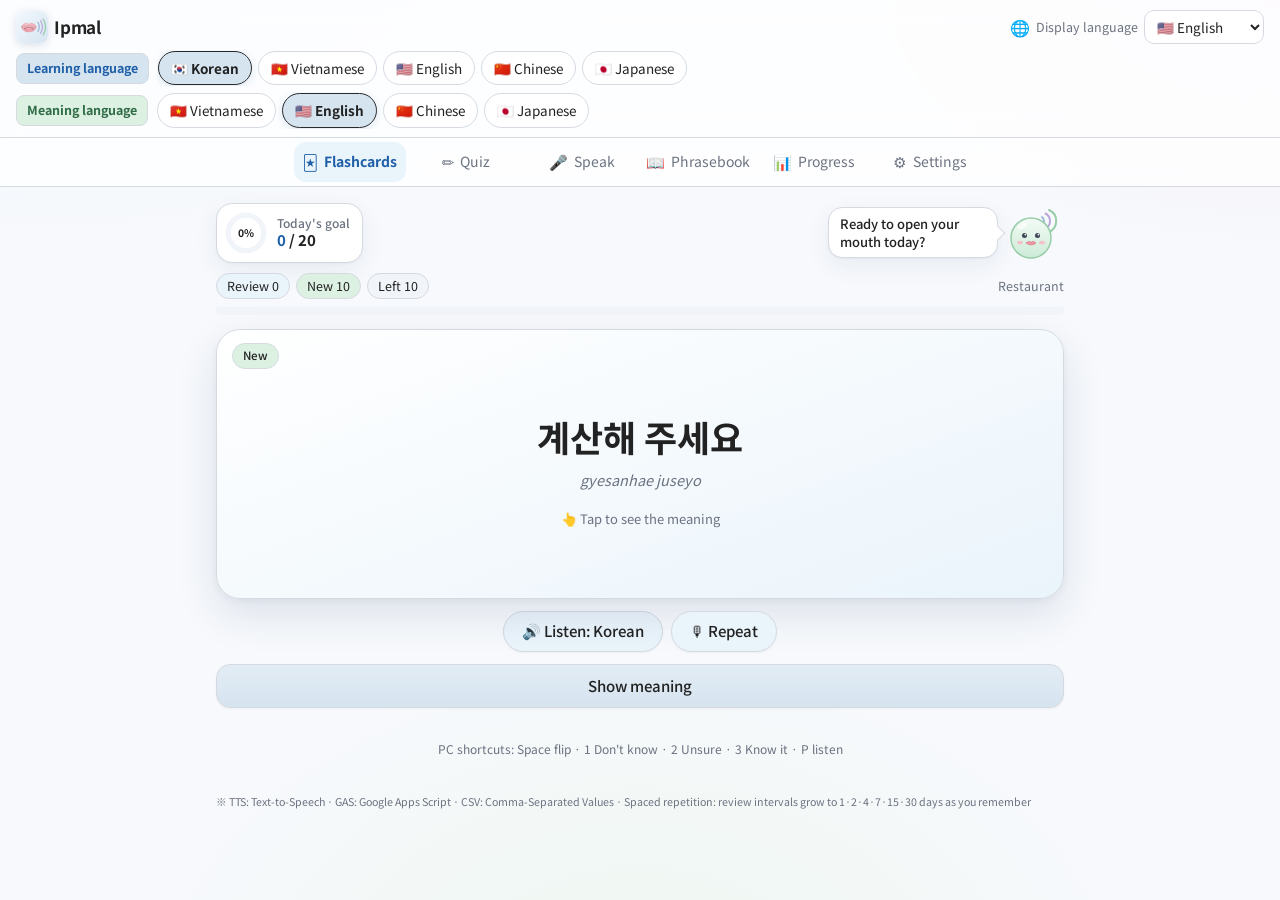
==== index.html @ 77ab321b "Add files via upload" ====
<!DOCTYPE html>
<html lang="ko">
<head>
<meta charset="UTF-8">
<meta name="viewport" content="width=device-width, initial-scale=1">
<!-- Google 번역 음성(베트남어)이 출처 헤더로 차단되지 않도록 -->
<meta name="referrer" content="no-referrer">
<title>입말 Ipmal</title>
<link rel="preconnect" href="https://fonts.googleapis.com">
<link rel="stylesheet" href="https://fonts.googleapis.com/css2?family=Noto+Sans+KR:wght@400;500;700&family=Noto+Sans+SC:wght@400;500&family=Noto+Sans+JP:wght@400;500&display=swap">
<link rel="stylesheet" href="css/style.css">
<link rel="manifest" href="manifest.webmanifest">
<meta name="theme-color" content="#D6E4F0">
<link rel="apple-touch-icon" href="icons/apple-touch-icon.png">
<link rel="icon" type="image/png" sizes="32x32" href="icons/favicon-32.png">
<link rel="icon" type="image/svg+xml" href="icons/icon.svg">
<meta name="apple-mobile-web-app-capable" content="yes">
<meta name="apple-mobile-web-app-title" content="입말">
</head>
<body>
<header class="top">
  <div class="top-row">
    <div class="brand"><img class="logo" src="icons/icon.svg" alt=""><span id="appTitle">입말</span></div>
    <label class="ui-lang"><span class="globe">🌐</span><span id="uiLabel">화면 언어</span>
      <select id="uiLang" aria-label="Display language"></select></label>
  </div>
  <div class="sel-row">
    <span class="sel-label tgt" id="tgtLabel">학습 언어</span>
    <div class="chip-scroll" id="tgtChips"></div>
  </div>
  <div class="sel-row">
    <span class="sel-label nat" id="natLabel">뜻 언어</span>
    <div class="chip-scroll" id="natChips"></div>
  </div>
</header>

<nav class="tabs" id="tabs">
  <a href="#study" data-view="study"><i>🃏</i><span></span></a>
  <a href="#quiz" data-view="quiz"><i>✏️</i><span></span></a>
  <a href="#speak" data-view="speak"><i>🎤</i><span></span></a>
  <a href="#words" data-view="words"><i>📖</i><span></span></a>
  <a href="#stats" data-view="stats"><i>📊</i><span></span></a>
  <a href="#setup" data-view="setup"><i>⚙️</i><span></span></a>
</nav>

<main>
  <section id="view-study" class="view"></section>
  <section id="view-quiz" class="view"></section>
  <section id="view-speak" class="view"></section>
  <section id="view-words" class="view"></section>
  <section id="view-stats" class="view"></section>
  <section id="view-setup" class="view"></section>
</main>

<footer class="foot" id="foot"></footer>

<div id="toast" class="toast" role="status" aria-live="polite"></div>

<script src="js/i18n.js"></script>
<script src="js/data.js"></script>
<script src="js/store.js"></script>
<script src="js/srs.js"></script>
<script src="js/tts.js"></script>
<script src="js/translate.js"></script>
<script src="js/compare.js"></script>
<script src="js/fx.js"></script>
<script src="js/mascot.js"></script>
<script src="js/app.js"></script>
</body>
</html>
---- css/style.css ----
/* 5개국어 학습카드 - 파스텔 테마 (원색 미사용) */
:root {
  --bg: #F7F9FC;
  --card: #FFFFFF;
  --soft: #F1F4F8;
  --glass: rgba(255, 255, 255, .78);
  --bg-grad: radial-gradient(1200px 600px at 0% -10%, #EAF4FB 0%, transparent 55%), radial-gradient(900px 500px at 100% 0%, #F5EEF8 0%, transparent 50%), radial-gradient(900px 600px at 50% 110%, #EEF7F0 0%, transparent 55%);
  --line: #D5DAE1;          /* 기본 테두리: 회색 */
  --line-strong: #2B2B2B;   /* 강조 테두리: 진한 검정 */
  --text: #222222;
  --sub: #6B7280;
  --red: #C0392B;           /* 강조 빨강 */
  --blue: #1F5FA8;          /* 강조 파랑 */
  --p-blue: #D6E4F0;
  --p-blue2: #EAF4FB;
  --p-green: #DDF1E3;
  --p-yellow: #FFF3D4;
  --p-pink: #FBE2E4;
  --p-purple: #ECE6F6;
  --radius: 14px;
  --shadow: 0 2px 10px rgba(30, 50, 80, .06);
}
* { box-sizing: border-box; }
html, body { margin: 0; }
body {
  background: var(--bg); color: var(--text);
  font-family: 'Noto Sans KR', 'Noto Sans SC', 'Noto Sans JP', system-ui, sans-serif;
  font-size: 15px; line-height: 1.5;
  padding-bottom: 76px;
}
button, input, select, textarea { font: inherit; color: inherit; }

/* 헤더 */
.top { background: var(--card); border-bottom: 1px solid var(--line); padding: 10px 16px 8px; }
.top-row { display: flex; align-items: center; justify-content: space-between; gap: 8px; margin-bottom: 6px; }
.brand { font-weight: 700; font-size: 17px; display: flex; align-items: center; gap: 6px; }
.logo { width: 32px; height: 32px; border-radius: 8px; display: block; }
.ui-lang { display: flex; align-items: center; gap: 6px; font-size: 12.5px; color: var(--sub); }
.ui-lang select { width: auto; padding: 5px 8px; font-size: 13.5px; color: var(--text); }
.ui-lang .globe { font-size: 16px; }
.sel-row { display: flex; align-items: center; gap: 8px; margin-top: 6px; }
.sel-label {
  flex: 0 0 auto; min-width: 84px; text-align: center; font-size: 12.5px; font-weight: 700;
  padding: 5px 10px; border-radius: 8px; border: 1px solid var(--line);
}
.sel-label.tgt { background: var(--p-blue); color: var(--blue); }
.sel-label.nat { background: var(--p-green); color: #2F6B45; }
.chip-scroll { display: flex; gap: 6px; overflow-x: auto; scrollbar-width: none; padding: 1px; }
.chip-scroll::-webkit-scrollbar { display: none; }

/* 탭 */
.tabs {
  position: fixed; bottom: 0; left: 0; right: 0; z-index: 10;
  display: flex; background: var(--card); border-top: 1px solid var(--line);
  padding-bottom: env(safe-area-inset-bottom);
}
.tabs a {
  flex: 1; text-align: center; padding: 8px 1px 9px; font-size: 11px; line-height: 1.2; color: var(--sub); text-decoration: none;
  display: flex; flex-direction: column; align-items: center; gap: 2px;
}
.tabs a i { font-style: normal; font-size: 19px; }
.tabs a.on { color: var(--blue); font-weight: 700; background: var(--p-blue2); }

main { max-width: 880px; margin: 0 auto; padding: 16px; }
.view { display: none; }
.view.active { display: block; animation: fade .2s ease; }
@keyframes fade { from { opacity: 0; transform: translateY(4px); } to { opacity: 1; transform: none; } }

/* 공통 요소 */
.panel { background: var(--card); border: 1px solid var(--line); border-radius: var(--radius); padding: 18px; margin-bottom: 14px; box-shadow: var(--shadow); }
.panel.center { text-align: center; }
h2 { font-size: 20px; margin: 4px 0 12px; }
h3 { font-size: 16px; margin: 0 0 12px; }
h2.sec { margin: 4px 0 14px; }
.sub { font-size: 13px; color: var(--sub); font-weight: 400; margin-left: 6px; }
.row { display: flex; align-items: center; margin: 12px 0; }
.row.center { justify-content: center; }
.row.gap { gap: 8px; }
.row.wrap { flex-wrap: wrap; }
.note { font-size: 12.5px; color: var(--sub); margin: 8px 0; }
.lbl { display: block; font-size: 13px; color: var(--sub); margin: 10px 0 4px; }
.grid2 { display: grid; grid-template-columns: 1fr 1fr; gap: 0 14px; }
.red-t { color: var(--red); }
.blue-t { color: var(--blue); }
.big-emoji { font-size: 44px; }

input[type=text], input[type=search], input[type=url], select, textarea {
  width: 100%; padding: 10px 12px; border: 1px solid var(--line); border-radius: 10px; background: var(--card); outline: none;
}
input:focus, select:focus, textarea:focus { border-color: var(--line-strong); }
input[type=range] { width: 100%; accent-color: #8FB3D9; }
.check { display: flex; align-items: center; gap: 8px; margin-top: 12px; font-size: 14px; }
.check input { width: 18px; height: 18px; accent-color: #8FB3D9; }

.btn {
  display: inline-flex; flex-direction: column; align-items: center; justify-content: center;
  padding: 10px 16px; border-radius: 12px; border: 1px solid var(--line); background: var(--card);
  cursor: pointer; text-decoration: none; font-weight: 500; min-height: 44px; transition: transform .08s, border-color .15s;
}
.btn:hover { border-color: var(--line-strong); }
.btn:active { transform: scale(.97); }
.btn small { font-size: 11px; color: var(--sub); font-weight: 400; }
.btn.blue { background: var(--p-blue); }
.btn.green { background: var(--p-green); }
.btn.yellow { background: var(--p-yellow); }
.btn.red { background: var(--p-pink); }
.btn.wide { width: 100%; }
.btn.round { border-radius: 999px; padding: 8px 18px; min-height: 40px; flex-direction: row; gap: 4px; background: var(--p-blue2); }
.btn.file { position: relative; overflow: hidden; }
.btn.file input { position: absolute; inset: 0; opacity: 0; cursor: pointer; }

.chip { padding: 6px 12px; border-radius: 999px; border: 1px solid var(--line); background: var(--card); cursor: pointer; white-space: nowrap; font-size: 13.5px; }
.chip.on { background: var(--p-blue); border-color: var(--line-strong); font-weight: 700; }
.chips { display: flex; flex-wrap: wrap; gap: 6px; }
.chips select { width: auto; padding: 6px 10px; }

.pill { display: inline-block; padding: 3px 10px; border-radius: 999px; font-size: 12.5px; background: var(--soft); border: 1px solid var(--line); }
.pill.blue { background: var(--p-blue2); }
.pill.green { background: var(--p-green); }
.meta { display: flex; flex-wrap: wrap; gap: 6px; align-items: center; margin-bottom: 8px; }
.meta .cat { margin-left: auto; font-size: 12.5px; color: var(--sub); }
.bar { height: 6px; background: var(--soft); border-radius: 99px; overflow: hidden; margin-bottom: 14px; }
.bar i { display: block; height: 100%; background: #A9C7E6; border-radius: 99px; transition: width .3s; }

/* 카드 */
.card {
  position: relative; width: 100%; min-height: 260px; padding: 36px 20px 26px;
  background: linear-gradient(180deg, #fff 0%, var(--p-blue2) 100%);
  border: 1px solid var(--line); border-radius: 20px; box-shadow: var(--shadow);
  display: flex; flex-direction: column; align-items: center; justify-content: center; gap: 8px; cursor: pointer; text-align: center;
}
.card.flipped { border-color: var(--line-strong); }
.card .tag { position: absolute; top: 12px; left: 14px; font-size: 11.5px; padding: 2px 9px; border-radius: 99px; border: 1px solid var(--line); background: var(--card); }
.tag-new { background: var(--p-green) !important; }
.tag-again { background: var(--p-pink) !important; }
.face-main { font-size: 30px; font-weight: 700; line-height: 1.35; word-break: keep-all; }
.face-back { font-size: 21px; font-weight: 500; color: var(--blue); word-break: keep-all; }
.pron { display: block; font-size: 14.5px; color: var(--sub); font-style: italic; }
.divider { width: 60%; height: 1px; background: var(--line); margin: 8px 0; }
.hint { font-size: 13px; color: var(--sub); margin-top: 10px; }
.grade { display: grid; grid-template-columns: repeat(3, 1fr); gap: 10px; margin-top: 6px; }
.grade .wide { grid-column: 1 / -1; }
.keys { text-align: center; font-size: 12px; color: var(--sub); margin-top: 14px; }

.lang-zh { font-family: 'Noto Sans SC', 'Noto Sans KR', sans-serif; }
.lang-ja { font-family: 'Noto Sans JP', 'Noto Sans KR', sans-serif; }

/* 퀴즈 */
.qbox { background: var(--card); border: 1px solid var(--line); border-radius: 18px; padding: 24px 16px; text-align: center; margin-bottom: 14px; box-shadow: var(--shadow); }
.q-main { font-size: 26px; font-weight: 700; word-break: keep-all; margin-bottom: 4px; }
.qbox .btn.round { margin-top: 12px; }
.opts { display: grid; gap: 10px; }
.opt {
  text-align: left; padding: 13px 14px; border-radius: 12px; border: 1px solid var(--line); background: var(--card); cursor: pointer; font-size: 16px;
}
.opt b { display: inline-grid; place-items: center; width: 24px; height: 24px; border-radius: 6px; background: var(--soft); font-size: 12.5px; margin-right: 6px; }
.opt:hover:not(:disabled) { border-color: var(--line-strong); }
.opt.right { background: var(--p-green); border-color: var(--line-strong); }
.opt.wrong { background: var(--p-pink); }
.opt.dim { opacity: .55; }
.feedback { margin: 14px 0 10px; padding: 12px 14px; border-radius: 12px; border: 1px solid var(--line); font-weight: 700; }
.feedback.ok { background: var(--p-green); color: var(--blue); }
.feedback.ng { background: var(--p-pink); color: var(--red); }
.fb-detail { font-weight: 400; color: var(--text); margin-top: 4px; }
.fb-detail .pron { display: inline; margin: 0 4px; }
.score { margin: 10px 0 16px; }
.score b { display: block; font-size: 44px; }
.score span { color: var(--sub); }

/* 말하기 번역 */
.dir { display: flex; align-items: center; justify-content: center; gap: 8px; margin-bottom: 16px; }
.dir .pill { font-size: 14px; padding: 5px 14px; }
.ic.swap { font-size: 18px; }
.mic {
  width: 96px; height: 96px; border-radius: 50%; border: 1px solid var(--line); background: var(--p-blue2);
  font-size: 40px; cursor: pointer; box-shadow: var(--shadow); transition: transform .1s;
}
.mic:active { transform: scale(.95); }
.mic.on { background: var(--p-pink); border-color: var(--line-strong); animation: pulse 1.2s infinite; }
@keyframes pulse { 0% { box-shadow: 0 0 0 0 rgba(224, 140, 150, .45); } 100% { box-shadow: 0 0 0 22px rgba(224, 140, 150, 0); } }
.heard { min-height: 30px; font-size: 18px; margin: 6px 0 14px; word-break: keep-all; }
.type-row { display: grid; grid-template-columns: 1fr auto; gap: 8px; }
.result { text-align: center; border-color: var(--line-strong); }
.result .src { font-size: 15px; color: var(--sub); }
.result .dst { font-size: 28px; font-weight: 700; color: var(--blue); margin: 8px 0 2px; word-break: keep-all; }
.btn:disabled { opacity: .7; cursor: default; }

/* 말하기 / 사진 번역 전환 */
.seg { display: grid; grid-template-columns: 1fr 1fr; gap: 6px; margin-bottom: 12px; background: var(--card); border: 1px solid var(--line); border-radius: 12px; padding: 4px; }
.seg button { border: none; background: transparent; padding: 10px; border-radius: 9px; cursor: pointer; font-weight: 500; }
.seg button.on { background: var(--p-blue); color: var(--blue); font-weight: 700; }
.grid2.left { text-align: left; }
.to-lang { display: block; text-align: center; padding: 9px 12px; font-size: 13.5px; }
.photo-btns { display: grid; grid-template-columns: 1fr 1fr; gap: 8px; margin-top: 14px; }
.photo-btn { min-height: 54px; font-size: 15px; }
.photo-prev { max-width: 100%; max-height: 260px; border-radius: 12px; border: 1px solid var(--line); margin-top: 6px; object-fit: contain; }
#pStatus.busy { color: var(--blue); font-weight: 700; animation: blink 1.2s infinite; }
@keyframes blink { 50% { opacity: .45; } }
.dst-line { color: var(--blue) !important; font-size: 14.5px !important; }

/* 따라 말하기·받아쓰기 */
.mic-s { background: var(--p-pink); }
.mic-s.rec, .btn.rec { border-color: var(--line-strong); animation: pulse 1.2s infinite; }
.diff { margin: 8px 0 4px; font-size: 19px; line-height: 1.7; word-break: keep-all; }
.tk { padding: 1px 3px; border-radius: 5px; }
.tk.ok { color: var(--blue); background: var(--p-blue2); }
.tk.ng { color: var(--red); background: var(--p-pink); text-decoration: underline; }
.shadow-res { margin: 12px 0; padding: 12px 14px; border-radius: 12px; border: 1px solid var(--line); text-align: center; background: var(--card); }
.shadow-res.ok b { color: var(--blue); }
.shadow-res.ng b { color: var(--red); }
.weak-banner { text-align: center; margin: 10px 0 0; font-size: 13px; color: var(--red); font-weight: 700; }
#dForm { margin-bottom: 12px; }

/* 단어장 */
.toolbar { display: grid; grid-template-columns: 1fr 150px auto; gap: 8px; align-items: center; }
.count { margin-left: auto; font-size: 13px; color: var(--sub); }
.wlist { background: var(--card); border: 1px solid var(--line); border-radius: var(--radius); overflow: hidden; }
.wrow { display: flex; align-items: center; gap: 10px; padding: 10px 12px; border-bottom: 1px solid #EEF0F3; }
.wrow:last-child { border-bottom: none; }
.wtxt { flex: 1; min-width: 0; }
.wtxt b { display: block; font-size: 16px; }
.wtxt .pron { font-size: 12.5px; }
.mean { display: block; font-size: 13.5px; color: var(--sub); }
.ic { border: 1px solid var(--line); background: var(--card); border-radius: 10px; min-width: 38px; height: 38px; cursor: pointer; font-size: 15px; }
.ic.star { color: #C9CED6; }
.ic.star.on { color: #E3B341; background: var(--p-yellow); }
.ic.del.armed { background: var(--p-pink); color: var(--red); font-size: 12px; padding: 0 6px; }
.badge { font-size: 11.5px; padding: 2px 8px; border-radius: 99px; border: 1px solid var(--line); white-space: nowrap; }
.b-none { background: var(--soft); color: var(--sub); }
.b-ing { background: var(--p-yellow); }
.b-done { background: var(--p-green); color: var(--blue); }
.empty { padding: 30px; text-align: center; color: var(--sub); }
.addform { margin-top: 10px; }
.addform .btn { margin-top: 14px; }
.csvout { margin-top: 10px; min-height: 90px; font-family: ui-monospace, monospace; font-size: 12px; }

/* 학습현황 */
.tiles { display: grid; grid-template-columns: repeat(6, 1fr); gap: 10px; margin-bottom: 14px; }
.tile { background: var(--card); border: 1px solid var(--line); border-radius: var(--radius); padding: 12px; box-shadow: var(--shadow); }
.tile span { display: block; font-size: 12.5px; color: var(--sub); }
.tile b { font-size: 26px; }
.tile small { font-size: 13px; font-weight: 400; margin-left: 2px; color: var(--sub); }
.chart-head { display: flex; flex-wrap: wrap; gap: 8px; align-items: center; justify-content: space-between; margin-bottom: 6px; }
.chart-head h3 { margin: 0; }
.chart { width: 100%; height: auto; display: block; }
.chart .gl { stroke: #EDF0F4; }
.chart .ax { font-size: 11px; fill: #8A929E; }
.chart .vl { font-size: 11px; fill: var(--text); }
.chart .br { fill: #BCD4EC; }
.chart .br.today { fill: #8FB3D9; }
.tbl { width: 100%; border-collapse: collapse; font-size: 14px; }
.tbl th, .tbl td { border: 1px solid var(--line); padding: 8px; text-align: center; }
.tbl th { background: var(--p-blue); font-weight: 500; }
.tbl tr.sum td { background: var(--p-blue2); font-weight: 700; }
.panel .tbl td:first-child { text-align: left; }

.foot { max-width: 880px; margin: 8px auto 0; padding: 0 16px 16px; font-size: 8pt; color: var(--sub); }

/* 토스트 */
.toast {
  position: fixed; left: 50%; bottom: 90px; transform: translateX(-50%) translateY(20px); opacity: 0; pointer-events: none;
  background: var(--card); border: 1px solid var(--line-strong); border-radius: 12px; padding: 10px 16px; max-width: 92vw;
  box-shadow: 0 6px 20px rgba(0, 0, 0, .12); transition: .25s; z-index: 50; font-size: 14px;
}
.toast.show { opacity: 1; transform: translateX(-50%); }
.toast.err { background: var(--p-pink); color: var(--red); }

/* PC */
@media (min-width: 860px) {
  body { padding-bottom: 0; }
  .tabs { position: sticky; top: 0; bottom: auto; justify-content: center; border-top: none; border-bottom: 1px solid var(--line); z-index: 9; }
  .tabs a { flex: 0 0 112px; flex-direction: row; justify-content: center; gap: 6px; font-size: 14px; padding: 11px 0; }
  .tabs a i { font-size: 15px; }
  .face-main { font-size: 36px; }
  .card { min-height: 300px; }
  .toast { bottom: 30px; }
}
@media (max-width: 600px) {
  .tiles { grid-template-columns: repeat(3, 1fr); }
  .tile b { font-size: 21px; }
  .toolbar { grid-template-columns: 1fr 1fr; }
  .toolbar input { grid-column: 1 / -1; }
  .grid2 { grid-template-columns: 1fr; }
  .face-main { font-size: 26px; }
  .brand { font-size: 15px; }
  #uiLabel { display: none; }
  .sel-label { min-width: 0; padding: 5px 8px; font-size: 12px; }
  .chip { padding: 5px 10px; font-size: 13px; }
  .tbl { font-size: 12.5px; }
  .tbl th, .tbl td { padding: 6px 4px; }
}

/* =====================================================================
 * v2 디자인 (2026-11-10): 파스텔 유리 질감 · 부드러운 그림자 · 학습 피드백 애니메이션
 * ===================================================================== */
:root {
  --radius: 18px;
  --shadow: 0 1px 2px rgba(30, 50, 80, .04), 0 8px 24px rgba(30, 60, 110, .07);
  --shadow-lg: 0 2px 6px rgba(30, 50, 80, .05), 0 16px 40px rgba(30, 60, 110, .12);
  --ease: cubic-bezier(.2, .8, .2, 1);
  --bounce: cubic-bezier(.34, 1.56, .64, 1);
}
/* 어두운 테마 (선택 시) */
:root[data-theme="dark"] {
  --bg: #161B26; --card: #212838; --soft: #2A3245; --glass: rgba(26, 32, 46, .82);
  --line: #39435A; --line-strong: #C9D3E3; --text: #E8EDF5; --sub: #9AA6BA;
  --red: #F2A0A8; --blue: #9EC3EE;
  --p-blue: #2C3E5A; --p-blue2: #243349; --p-green: #24413A; --p-yellow: #4A4128; --p-pink: #4A2E35; --p-purple: #3A3352;
  --bg-grad: radial-gradient(1200px 600px at 0% -10%, #1E2A40 0%, transparent 55%), radial-gradient(900px 500px at 100% 0%, #2A2340 0%, transparent 50%);
  --shadow: 0 1px 2px rgba(0, 0, 0, .25), 0 8px 24px rgba(0, 0, 0, .25);
}
@media (prefers-color-scheme: dark) {
  :root[data-theme="auto"] {
    --bg: #161B26; --card: #212838; --soft: #2A3245; --glass: rgba(26, 32, 46, .82);
    --line: #39435A; --line-strong: #C9D3E3; --text: #E8EDF5; --sub: #9AA6BA;
    --red: #F2A0A8; --blue: #9EC3EE;
    --p-blue: #2C3E5A; --p-blue2: #243349; --p-green: #24413A; --p-yellow: #4A4128; --p-pink: #4A2E35; --p-purple: #3A3352;
    --bg-grad: radial-gradient(1200px 600px at 0% -10%, #1E2A40 0%, transparent 55%), radial-gradient(900px 500px at 100% 0%, #2A2340 0%, transparent 50%);
    --shadow: 0 1px 2px rgba(0, 0, 0, .25), 0 8px 24px rgba(0, 0, 0, .25);
  }
}
body { background: var(--bg-grad), var(--bg); background-attachment: fixed; transition: background-color .3s; }
::selection { background: var(--p-blue); }

/* 헤더·탭: 반투명 유리 */
.top { background: var(--glass); backdrop-filter: blur(14px); -webkit-backdrop-filter: blur(14px); border-bottom: 1px solid var(--line); }
.brand { letter-spacing: -.2px; }
.logo { box-shadow: 0 2px 8px rgba(30, 60, 110, .15); transition: transform .4s var(--bounce); }
.brand:hover .logo { transform: rotate(-8deg) scale(1.08); }
.tabs { background: var(--glass); backdrop-filter: blur(14px); -webkit-backdrop-filter: blur(14px); }
.tabs a { transition: color .2s, background .2s; border-radius: 12px; margin: 4px 2px; }
.tabs a.on i { animation: tabPop .45s var(--bounce); }
@keyframes tabPop { 0% { transform: scale(.7) translateY(4px); } 100% { transform: none; } }
.chip { transition: transform .15s var(--ease), background .2s, border-color .2s; }
.chip:active { transform: scale(.94); }
.chip.on { box-shadow: 0 2px 8px rgba(31, 95, 168, .15); }

/* 화면 전환 */
.view.active { animation: viewIn .35s var(--ease); }
@keyframes viewIn { from { opacity: 0; transform: translateY(10px); } to { opacity: 1; transform: none; } }

/* 패널·버튼 */
.panel, .tile, .wlist, .qbox { border-color: color-mix(in srgb, var(--line) 80%, transparent); box-shadow: var(--shadow); }
.panel { border-radius: 20px; }
.btn { border-radius: 14px; transition: transform .12s var(--ease), box-shadow .2s, border-color .2s, background .2s; box-shadow: 0 1px 2px rgba(30, 50, 80, .05); }
.btn:hover { box-shadow: 0 4px 14px rgba(30, 60, 110, .12); transform: translateY(-1px); }
.btn:active { transform: scale(.96); box-shadow: none; }
.btn.blue { background: linear-gradient(180deg, color-mix(in srgb, var(--p-blue) 70%, var(--card)), var(--p-blue)); }
.btn.green { background: linear-gradient(180deg, color-mix(in srgb, var(--p-green) 70%, var(--card)), var(--p-green)); }
.btn.yellow { background: linear-gradient(180deg, color-mix(in srgb, var(--p-yellow) 70%, var(--card)), var(--p-yellow)); }
.btn.red { background: linear-gradient(180deg, color-mix(in srgb, var(--p-pink) 70%, var(--card)), var(--p-pink)); }
.ic { transition: transform .15s var(--bounce), background .2s; }
.ic:active { transform: scale(.85); }
.ic.star.on { animation: starPop .4s var(--bounce); }
@keyframes starPop { 0% { transform: scale(.6) rotate(-30deg); } 100% { transform: none; } }

/* 진행 막대: 파스텔 그라데이션 + 반짝임 */
.bar { height: 8px; background: var(--soft); }
.bar i { background: linear-gradient(90deg, #BCD4EC, #B9A9DC, #97CDA8); background-size: 200% 100%; animation: barShine 3s linear infinite; transition: width .5s var(--ease); }
@keyframes barShine { to { background-position: -200% 0; } }

/* 3D 카드 */
.card3d { display: block; width: 100%; padding: 0; border: none; background: none; cursor: pointer; perspective: 1400px; font: inherit; color: inherit; -webkit-tap-highlight-color: transparent; }
.card-inner { display: grid; position: relative; transform-style: preserve-3d; transition: transform .6s var(--ease); }
.card3d.flipped .card-inner { transform: rotateY(180deg); }
.card3d .face {
  grid-area: 1 / 1; min-height: 270px; padding: 40px 22px 28px; border-radius: 24px;
  display: flex; flex-direction: column; align-items: center; justify-content: center; gap: 8px; text-align: center;
  backface-visibility: hidden; -webkit-backface-visibility: hidden;
  background: linear-gradient(160deg, var(--card) 0%, var(--p-blue2) 100%);
  border: 1px solid var(--line); box-shadow: var(--shadow-lg);
}
.card3d .face.back { transform: rotateY(180deg); background: linear-gradient(160deg, var(--card) 0%, var(--p-green) 140%); border-color: var(--line-strong); }
.card3d .face .tag { position: absolute; top: 14px; left: 16px; }
.face-small { font-size: 17px; color: var(--sub); font-weight: 500; }
.card3d:hover .face.front { box-shadow: 0 2px 6px rgba(30, 50, 80, .05), 0 20px 44px rgba(30, 60, 110, .15); }
.card3d .hint { animation: hintBob 2.2s ease-in-out infinite; }
@keyframes hintBob { 50% { transform: translateY(-3px); opacity: .7; } }
.card-in { animation: cardIn .45s var(--ease); }
@keyframes cardIn { from { opacity: 0; transform: translateX(46px) rotate(2deg); } to { opacity: 1; transform: none; } }
.out-good { animation: outGood .26s ease-in forwards; }
.out-mid { animation: outMid .26s ease-in forwards; }
.out-bad { animation: outBad .26s ease-in forwards; }
@keyframes outGood { to { opacity: 0; transform: translateX(-70px) rotate(-5deg); filter: drop-shadow(0 0 18px #97CDA8); } }
@keyframes outMid { to { opacity: 0; transform: translateY(-30px) scale(.96); } }
@keyframes outBad { 0% { transform: translateX(0); } 25% { transform: translateX(-8px); } 50% { transform: translateX(8px); } 100% { opacity: 0; transform: translateX(70px) rotate(4deg); } }
.grade-in .btn { animation: gradeIn .35s var(--bounce) backwards; }
.grade-in .btn:nth-child(2) { animation-delay: .05s; }
.grade-in .btn:nth-child(3) { animation-delay: .1s; }
@keyframes gradeIn { from { opacity: 0; transform: translateY(12px) scale(.95); } }

/* 퀴즈 정답·오답 */
.opt { transition: transform .12s var(--ease), border-color .2s, background .2s, box-shadow .2s; box-shadow: 0 1px 2px rgba(30, 50, 80, .04); }
.opt:hover:not(:disabled) { transform: translateX(3px); box-shadow: var(--shadow); }
.opt.right { animation: rightPop .45s var(--bounce); box-shadow: 0 0 0 3px color-mix(in srgb, #97CDA8 55%, transparent); }
.opt.wrong { animation: shake .4s ease; }
@keyframes rightPop { 0% { transform: scale(.96); } 60% { transform: scale(1.03); } 100% { transform: none; } }
@keyframes shake { 20%, 60% { transform: translateX(-6px); } 40%, 80% { transform: translateX(6px); } }
.feedback { animation: slideUp .35s var(--ease); border-radius: 14px; }
@keyframes slideUp { from { opacity: 0; transform: translateY(10px); } }
.score b { animation: scoreIn .6s var(--bounce); }
@keyframes scoreIn { from { transform: scale(.5); opacity: 0; } }
.shadow-res { animation: slideUp .35s var(--ease); }
.tk { transition: background .3s; }
.diff .tk { animation: tkIn .3s var(--ease) backwards; }

/* 마이크: 녹음 중 물결 2겹 */
.mic, .mic-s { position: relative; }
.mic.on::before, .mic.on::after, .btn.rec::before, .btn.rec::after {
  content: ''; position: absolute; inset: -2px; border-radius: inherit; border: 2px solid #E8A3AE; animation: ring 1.6s ease-out infinite; pointer-events: none;
}
.mic.on::after, .btn.rec::after { animation-delay: .8s; }
@keyframes ring { from { transform: scale(1); opacity: .9; } to { transform: scale(1.55); opacity: 0; } }
.mic { transition: transform .2s var(--bounce); }
.mic:hover { transform: scale(1.05); }

/* 학습현황: 수치 타일 순서대로 등장, 막대 자라기 */
.tile { border-radius: 18px; animation: tileIn .45s var(--ease) backwards; animation-delay: var(--d, 0ms); }
@keyframes tileIn { from { opacity: 0; transform: translateY(12px); } }
.tile b em { font-style: normal; }
.flame { font-style: normal; display: inline-block; animation: flame 1.2s ease-in-out infinite; font-size: 18px; }
@keyframes flame { 50% { transform: scale(1.18) rotate(-6deg); } }
svg.grow .br { transform-box: fill-box; transform-origin: bottom; animation: barGrow .6s var(--ease) backwards; }
svg.grow .br:nth-of-type(2n) { animation-delay: .04s; }
svg.grow .br:nth-of-type(3n) { animation-delay: .08s; }
@keyframes barGrow { from { transform: scaleY(0); } }
.chart .br { fill: #C5D8EE; } .chart .br.today { fill: #9DB8D6; }
:root[data-theme="dark"] .chart .br { fill: #3D5578; } :root[data-theme="dark"] .chart .br.today { fill: #6E92C2; }
:root[data-theme="dark"] .chart .gl { stroke: #2E3749; }

/* 목록 행 */
.wrow { transition: background .2s; }
.wrow:hover { background: var(--soft); }
.badge { transition: transform .2s; }
.seg { box-shadow: var(--shadow); border-radius: 16px; }
.seg button { transition: background .25s var(--ease), color .2s; }

/* 토스트: 아래에서 튀어오름 */
.toast { border-radius: 14px; background: var(--card); color: var(--text); transition: transform .35s var(--bounce), opacity .25s; }

/* 색종이 */
.fx-canvas { position: fixed; inset: 0; pointer-events: none; z-index: 60; }

/* 큰 이모지 축하 */
.big-emoji { animation: party 1s var(--bounce); display: inline-block; }
@keyframes party { 0% { transform: scale(.3) rotate(-25deg); } 60% { transform: scale(1.2) rotate(8deg); } 100% { transform: none; } }

/* 어두운 테마 보정 */
:root[data-theme="dark"] .tag-new, :root[data-theme="dark"] .tag-again { color: var(--text); }
:root[data-theme="dark"] .tk.ok { background: #243349; }
:root[data-theme="dark"] .tk.ng { background: #4A2E35; }

/* 애니메이션 줄이기 설정 존중 */
@media (prefers-reduced-motion: reduce) {
  *, *::before, *::after { animation: none !important; transition: none !important; }
  .card-inner { transition: none !important; }
}
@media (max-width: 600px) {
  .card3d .face { min-height: 240px; padding: 36px 16px 24px; }
}
@keyframes tkIn { from { opacity: 0; transform: translateY(4px); } }
.card3d .tag { font-size: 11.5px; padding: 3px 10px; border-radius: 99px; border: 1px solid var(--line); background: var(--card); color: var(--sub); font-weight: 500; }
.card3d .tag-new { background: var(--p-green); color: var(--text); }
.card3d .tag-again { background: var(--p-pink); color: var(--text); }
:root[data-theme="dark"] .sel-label.nat { color: #A7DDB9; }
:root[data-theme="dark"] .sel-label.tgt { color: #9EC3EE; }
@media (prefers-color-scheme: dark) {
  :root[data-theme="auto"] .sel-label.nat { color: #A7DDB9; }
  :root[data-theme="auto"] .sel-label.tgt { color: #9EC3EE; }
  :root[data-theme="auto"] .chart .br { fill: #3D5578; } :root[data-theme="auto"] .chart .br.today { fill: #6E92C2; }
}

/* =====================================================================
 * v3 (2026-11-10): 마스코트 '입말이' · 스와이프 · 스프링 · 목표 링 · 화면 전환
 * ===================================================================== */
:root { --spring: cubic-bezier(.34, 1.56, .64, 1); }
@supports (transition-timing-function: linear(0, 1)) {
  :root { --spring: linear(0, 0.009, 0.035 2.1%, 0.141, 0.281 6.7%, 0.723 12.9%, 0.938 16.7%, 1.017, 1.077, 1.121, 1.149 24.3%, 1.159, 1.163, 1.161, 1.154 29.9%, 1.129 32.8%, 1.051 39.6%, 1.017 43.1%, 0.991, 0.977 51%, 0.974 53.8%, 0.975 57.1%, 0.997 69.8%, 1.003 76.9%, 1.004 83.8%, 1); }
}
/* 스프링 반응: 버튼·칩·선택지 */
.btn, .chip, .opt, .ic, .seg button { transition: transform .45s var(--spring), box-shadow .2s, background .2s, border-color .2s; }
.btn:active, .chip:active, .opt:active:not(:disabled), .ic:active { transform: scale(.93); transition-duration: .08s; }

/* 상단: 목표 링 + 마스코트 */
.study-top { display: flex; align-items: center; justify-content: space-between; gap: 10px; margin-bottom: 10px; }
.goal { display: flex; align-items: center; gap: 8px; background: var(--card); border: 1px solid var(--line); border-radius: 16px; padding: 6px 12px 6px 6px; box-shadow: var(--shadow); }
.goal-txt { display: flex; flex-direction: column; line-height: 1.2; }
.goal-txt b { font-size: 12px; color: var(--sub); font-weight: 500; }
.goal-txt span { font-size: 15px; font-weight: 700; }
.goal-txt em { font-style: normal; color: var(--blue); }
.goal-ring .ring-bg { fill: none; stroke: var(--soft); stroke-width: 5; }
.goal-ring .ring-fg { fill: none; stroke-width: 5; stroke-linecap: round; transition: stroke-dashoffset .8s var(--spring); }
.goal-ring .ring-txt { font-size: 10px; font-weight: 700; fill: var(--text); }
.goal-ring.full { animation: ringPop .7s var(--spring); }
@keyframes ringPop { 0% { transform: scale(.8); } 100% { transform: none; } }

/* 마스코트 */
.mascot { display: flex; align-items: center; gap: 6px; }
.mascot-svg { flex: 0 0 auto; overflow: visible; animation: mFloat 3.2s ease-in-out infinite; transform-origin: 50% 90%; }
@keyframes mFloat { 50% { transform: translateY(-3px); } }
.mascot .m-eyes { transform-box: fill-box; transform-origin: center; animation: mBlink 4.5s infinite; }
@keyframes mBlink { 0%, 93%, 100% { transform: scaleY(1); } 96% { transform: scaleY(.1); } }
.m-happy .mascot-svg, .m-party .mascot-svg { animation: mJump .6s var(--spring), mFloat 3.2s ease-in-out .6s infinite; }
@keyframes mJump { 0% { transform: scale(.7) translateY(6px); } 100% { transform: none; } }
.m-oops .mascot-svg { animation: mWobble .5s ease, mFloat 3.2s ease-in-out .5s infinite; }
@keyframes mWobble { 25% { transform: rotate(-8deg); } 50% { transform: rotate(6deg); } 75% { transform: rotate(-3deg); } }
.m-think .mascot-svg { animation: mTilt 2.4s ease-in-out infinite; }
@keyframes mTilt { 50% { transform: rotate(-6deg); } }
.m-spark { animation: mSpark 1s ease-in-out infinite; transform-box: fill-box; transform-origin: center; }
@keyframes mSpark { 50% { opacity: .4; transform: scale(.8); } }
.m-dots circle { animation: mDots 1.4s ease-in-out infinite; }
.m-dots circle:nth-child(2) { animation-delay: .25s; }
@keyframes mDots { 50% { opacity: .3; } }
.mbubble {
  position: relative; background: var(--card); border: 1px solid var(--line); border-radius: 14px; padding: 7px 11px;
  font-size: 13px; font-weight: 500; box-shadow: var(--shadow); max-width: 170px; line-height: 1.35;
  animation: bubbleIn .45s var(--spring);
}
.mbubble::before { content: ''; position: absolute; left: -6px; top: 50%; width: 10px; height: 10px; background: var(--card); border-left: 1px solid var(--line); border-bottom: 1px solid var(--line); transform: translateY(-50%) rotate(45deg); }
@keyframes bubbleIn { from { opacity: 0; transform: scale(.85) translateX(-6px); } }
#mascotBox .mascot { flex-direction: row-reverse; }
#mascotBox .mbubble::before { left: auto; right: -6px; border-left: none; border-bottom: none; border-right: 1px solid var(--line); border-top: 1px solid var(--line); }
.done-mascot { display: flex; justify-content: center; margin: 4px 0 2px; }
.feedback-row { margin: 12px 0 -4px; }
.shadow-res .mascot { justify-content: center; margin-bottom: 6px; }

/* 스와이프 카드 */
.card3d { touch-action: pan-y; transition: transform .5s var(--spring); position: relative; }
.card3d::before, .card3d::after {
  position: absolute; top: 18px; z-index: 5; padding: 6px 14px; border-radius: 12px; font-weight: 700; font-size: 15px;
  opacity: 0; transition: opacity .15s; pointer-events: none; border: 2px solid;
}
.card3d::before { content: attr(data-good) ' 😊'; right: 18px; color: #2F7A50; border-color: #97CDA8; background: var(--p-green); transform: rotate(8deg); }
.card3d::after { content: '😵 ' attr(data-bad); left: 18px; color: var(--red); border-color: #E8A3AE; background: var(--p-pink); transform: rotate(-8deg); }
.card3d[data-dir="good"]::before, .card3d[data-dir="bad"]::after { opacity: 1; }
.card3d[data-dir="mid"]::before { content: '🤔 ' attr(data-mid); opacity: 1; right: 50%; transform: translateX(50%); color: #8A6A1E; border-color: #F1D58C; background: var(--p-yellow); }
.card3d.flipped { touch-action: none; }
.swipe-hint { display: none; color: var(--blue); font-weight: 500; }
.card3d.flipped ~ #gradeArea + .keys .swipe-hint { display: inline; }
#view-study:has(.card3d.flipped) .swipe-hint { display: inline; }

/* 화면 전환 (View Transitions 지원 브라우저) */
::view-transition-old(root) { animation: vtOut .18s ease-in both; }
::view-transition-new(root) { animation: vtIn .3s var(--ease) both; }
@keyframes vtOut { to { opacity: 0; transform: translateY(-6px); } }
@keyframes vtIn { from { opacity: 0; transform: translateY(8px); } }

@media (max-width: 600px) {
  .mbubble { max-width: 130px; font-size: 12.5px; }
  .goal { padding: 4px 10px 4px 4px; }
}
@media (prefers-reduced-motion: reduce) {
  ::view-transition-old(root), ::view-transition-new(root) { animation: none !important; }
}
/* 입말이 v2: 소리 파동이 말하듯 퍼짐 */
.m-wave path { animation: mWave 1.8s ease-in-out infinite; }
.m-wave path:nth-child(2) { animation-delay: .2s; }
.m-wave path:nth-child(3) { animation-delay: .4s; }
@keyframes mWave { 0%, 100% { opacity: .35; } 40% { opacity: 1; } }
.m-oops .m-wave path { animation: none; opacity: .25; }
.m-party .m-wave path, .m-happy .m-wave path { animation-duration: .9s; }
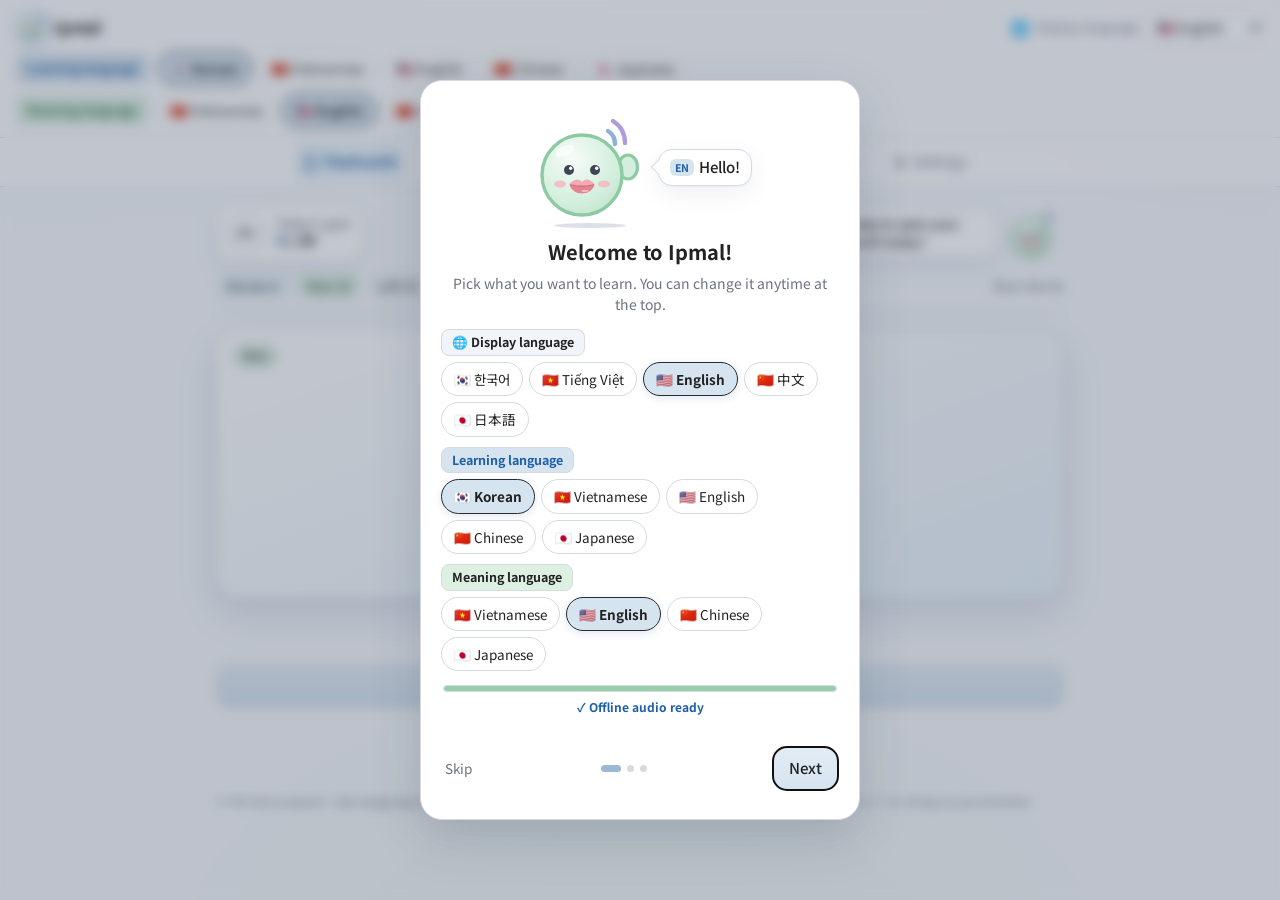
==== commit 0c3eef95: "Add files via upload" ====
--- a/index.html
+++ b/index.html
@@ -63,6 +63,7 @@
 <script src="js/tts.js"></script>
 <script src="js/translate.js"></script>
 <script src="js/compare.js"></script>
+<script src="js/ocr.js"></script>
 <script src="js/fx.js"></script>
 <script src="js/mascot.js"></script>
 <script src="js/app.js"></script>
--- a/css/style.css
+++ b/css/style.css
@@ -559,3 +559,133 @@
 @keyframes mWave { 0%, 100% { opacity: .35; } 40% { opacity: 1; } }
 .m-oops .m-wave path { animation: none; opacity: .25; }
 .m-party .m-wave path, .m-happy .m-wave path { animation-duration: .9s; }
+
+/* ===== v4: 첫 실행 안내 · 정보 ===== */
+body.ob-open { overflow: hidden; }
+.ob-wrap { position: fixed; inset: 0; z-index: 200; display: flex; align-items: center; justify-content: center; padding: 16px;
+  background: rgba(40, 55, 80, .28); backdrop-filter: blur(6px); -webkit-backdrop-filter: blur(6px); animation: obFade .22s ease-out; }
+.ob-wrap.out { animation: obFadeOut .2s ease-in forwards; }
+.ob-box { width: min(440px, 100%); max-height: calc(100dvh - 32px); overflow: auto; background: var(--card); border: 1px solid var(--line);
+  border-radius: 22px; box-shadow: 0 18px 50px rgba(30, 50, 80, .18); padding: 22px 20px 16px; animation: obPop .32s cubic-bezier(.2, .9, .3, 1.2); }
+.ob-body { animation: obSlide .26s ease-out; text-align: center; }
+.ob-body h2 { margin: 6px 0 6px; font-size: 20px; }
+.ob-desc { color: var(--sub); margin: 0 0 14px; font-size: 14px; }
+.ob-mascot { display: flex; justify-content: center; }
+.ob-field { text-align: left; margin: 10px 0; }
+.ob-lbl { display: inline-block; font-size: 12.5px; font-weight: 700; padding: 3px 10px; border-radius: 8px; border: 1px solid var(--line); background: var(--soft); margin-bottom: 6px; }
+.ob-lbl.tgt { background: var(--p-blue); color: var(--blue); }
+.ob-lbl.nat { background: var(--p-green); }
+.ob-chips { display: flex; flex-wrap: wrap; gap: 6px; }
+.ob-demo { display: flex; flex-direction: column; align-items: center; gap: 8px; margin: 14px 0 10px; }
+.ob-mid { display: flex; align-items: center; gap: 8px; }
+.ob-card { width: 132px; min-height: 92px; display: flex; flex-direction: column; align-items: center; justify-content: center; gap: 4px; padding: 10px;
+  border: 1px solid var(--line); border-radius: 16px; background: var(--p-blue2); box-shadow: var(--shadow); animation: obWiggle 3.2s ease-in-out infinite; }
+.ob-card b { font-size: 18px; } .ob-card small { color: var(--sub); }
+.ob-arrow { font-size: 12.5px; font-weight: 700; padding: 4px 8px; border-radius: 999px; border: 1px solid var(--line); white-space: nowrap; }
+.ob-arrow.left { background: var(--p-pink); color: var(--red); }
+.ob-arrow.right { background: var(--p-green); color: var(--blue); }
+.ob-arrow.up { background: var(--p-yellow); }
+.ob-list { text-align: left; margin: 6px 0 0; padding: 0 0 0 4px; list-style: none; font-size: 14px; }
+.ob-list li { padding: 7px 10px; border: 1px solid var(--line); border-radius: 12px; margin: 6px 0; background: var(--soft); }
+.ob-goals { display: grid; grid-template-columns: 1fr 1fr; gap: 8px; margin-top: 6px; }
+.ob-goal { padding: 12px 8px; border-radius: 14px; border: 1px solid var(--line); background: var(--card); cursor: pointer; display: flex; flex-direction: column; gap: 2px; }
+.ob-goal b { font-size: 17px; } .ob-goal span { font-size: 12.5px; color: var(--sub); }
+.ob-goal.on { background: var(--p-blue); border-color: var(--line-strong); }
+.ob-foot { display: flex; align-items: center; justify-content: space-between; gap: 8px; margin-top: 18px; }
+.ob-skip { border: 0; background: none; color: var(--sub); cursor: pointer; padding: 8px 4px; font-size: 13.5px; }
+.ob-dots { display: flex; gap: 6px; }
+.ob-dots i { width: 7px; height: 7px; border-radius: 50%; background: var(--line); transition: width .2s, background .2s; }
+.ob-dots i.on { width: 20px; border-radius: 4px; background: #9DB8D6; }
+a.btn { text-decoration: none; display: inline-flex; align-items: center; }
+@keyframes obFade { from { opacity: 0; } }
+@keyframes obFadeOut { to { opacity: 0; } }
+@keyframes obPop { from { opacity: 0; transform: translateY(14px) scale(.96); } }
+@keyframes obSlide { from { opacity: 0; transform: translateX(16px); } }
+@keyframes obWiggle { 0%, 70%, 100% { transform: none; } 78% { transform: translateX(-10px) rotate(-4deg); } 86% { transform: translateX(10px) rotate(4deg); } 93% { transform: translateY(-6px); } }
+@media (prefers-reduced-motion: reduce) { .ob-wrap, .ob-box, .ob-body, .ob-card { animation: none !important; } }
+
+/* 개인정보처리방침 (앱 안 화면) */
+.priv-body h1 { font-size: 21px; margin: 12px 0 4px; }
+.priv-body h2 { font-size: 16px; margin: 20px 0 6px; padding-left: 9px; border-left: 4px solid #9DB8D6; }
+.priv-body .meta, .priv-body .note { color: var(--sub); font-size: 12.5px; word-break: break-all; }
+.priv-body .sum { background: var(--p-blue2); border: 1px solid var(--line); border-radius: 12px; padding: 10px 12px; }
+.priv-body .sum b { color: var(--blue); margin-right: 6px; }
+.priv-body table { width: 100%; border-collapse: collapse; margin: 8px 0; font-size: 13.5px; }
+.priv-body th, .priv-body td { border: 1px solid var(--line); padding: 7px 8px; text-align: left; vertical-align: top; }
+.priv-body th { background: var(--p-blue); white-space: nowrap; }
+.priv-top { display: flex; flex-wrap: wrap; align-items: center; justify-content: space-between; gap: 8px; }
+.priv-langs { display: flex; flex-wrap: wrap; gap: 6px; }
+
+/* 일본어·중국어 줄바꿈: 띄어쓰기가 없어 keep-all이면 블록 밖으로 넘침 → 글자 단위 줄바꿈 + 문장부호 규칙(줄 첫머리 금지문자) 적용 */
+.lang-ja, .lang-zh { word-break: normal; line-break: strict; overflow-wrap: anywhere; }
+/* 모든 언어 공통 안전장치: 아주 긴 단어(URL 등)도 블록 안에서 줄바꿈 */
+.opt, .q-main, .face-main, .face-back, .heard, .result .dst, .diff, .pron { overflow-wrap: anywhere; min-width: 0; }
+
+/* ===== 첫 화면 인사하는 입말이 (손 흔들기 + 콩콩 점프 + 5개국어 인사) ===== */
+#mascotBox { cursor: pointer; -webkit-tap-highlight-color: transparent; }
+.m-greet { overflow: visible; }
+.g-wrap { position: relative; transform-origin: 50% 100%; }
+.m-greet .mascot-svg { animation: gBreath 2.2s ease-in-out infinite; transform-origin: 50% 100%; }
+@keyframes gBreath { 50% { transform: scale(1.035, .975); } }
+.g-shadow { position: absolute; left: 22%; right: 18%; bottom: -2px; height: 5px; border-radius: 50%; background: var(--line); opacity: .8; }
+.g-hopL { animation: gHopL .7s cubic-bezier(.3, .7, .4, 1); }
+.g-hopR { animation: gHopR .7s cubic-bezier(.3, .7, .4, 1); }
+.g-big { animation: gBig 1.1s cubic-bezier(.3, .7, .4, 1); }
+@keyframes gHopL { 15% { transform: scale(1.1, .88); } 45% { transform: translateY(-14px) rotate(-9deg) scale(.95, 1.06); } 75% { transform: rotate(-4deg) scale(1.08, .9); } 100% { transform: rotate(-3deg); } }
+@keyframes gHopR { 15% { transform: scale(1.1, .88); } 45% { transform: translateY(-14px) rotate(9deg) scale(.95, 1.06); } 75% { transform: rotate(4deg) scale(1.08, .9); } 100% { transform: rotate(3deg); } }
+@keyframes gBig { 12% { transform: scale(1.14, .84); } 45% { transform: translateY(-26px) rotate(360deg) scale(.95, 1.06); } 80% { transform: rotate(360deg) scale(1.1, .88); } 100% { transform: rotate(360deg); } }
+.g-hopL .g-shadow, .g-hopR .g-shadow { animation: gSh .7s; }
+.g-big .g-shadow { animation: gSh 1.1s; }
+@keyframes gSh { 45% { transform: scale(.55); opacity: .4; } }
+.g-hand { transform-box: fill-box; transform-origin: 30% 95%; }
+.waving .g-hand { animation: gHand .22s ease-in-out 6 alternate; }
+@keyframes gHand { from { transform: rotate(-38deg); } to { transform: rotate(38deg); } }
+.g-eh, .g-mo { opacity: 0; }
+.talking .g-eh { opacity: 1; } .talking .g-ed { opacity: 0; }
+.talking .g-mo { animation: gMo .3s steps(1) infinite; } .talking .g-mc { animation: gMc .3s steps(1) infinite; }
+@keyframes gMo { 0% { opacity: 1; } 50% { opacity: 0; } }
+@keyframes gMc { 0% { opacity: 0; } 50% { opacity: 1; } }
+.g-sp { opacity: 0; transform-box: fill-box; transform-origin: center; }
+.sparkle .g-sp { animation: gSp 1s ease-out .35s; } .sparkle .g-sp2 { animation-delay: .47s; } .sparkle .g-sp3 { animation-delay: .59s; }
+@keyframes gSp { 30% { opacity: 1; transform: scale(1.3); } 100% { opacity: 0; transform: scale(.6) translateY(-6px); } }
+.m-greet .mbubble.g-pop { animation: gPop .45s cubic-bezier(.3, 1.7, .5, 1) both; }
+@keyframes gPop { from { opacity: 0; transform: translateY(8px) scale(.5); } }
+.g-code { font-size: 10.5px; font-weight: 700; padding: 1px 5px; border-radius: 6px; background: var(--p-blue); color: var(--blue); margin-right: 5px; vertical-align: 1px; }
+@media (prefers-reduced-motion: reduce) {
+  .g-wrap, .m-greet .mascot-svg, .waving .g-hand, .g-shadow, .sparkle .g-sp, .m-greet .mbubble.g-pop { animation: none !important; }
+}
+
+/* ===== 첫 실행 안내: 큰 입말이 인사 + 오프라인 음성 진행 막대 ===== */
+.ob-greet { min-height: 128px; align-items: center; }
+.ob-greet .m-greet { justify-content: center; gap: 10px; }
+.ob-greet .mbubble { font-size: 15px; }
+.ob-prog { margin: 14px 2px 0; text-align: center; }
+.ob-bar { height: 7px; border-radius: 99px; background: var(--soft); border: 1px solid var(--line); overflow: hidden; }
+.ob-bar i { display: block; height: 100%; border-radius: 99px; transition: width .6s var(--ease, ease);
+  background-image: linear-gradient(90deg, #A9DCCB 0%, #8FB6E0 50%, #A9DCCB 100%); background-size: 200% 100%; animation: obShim 1.4s linear infinite; }
+.ob-bar.done i { animation: none; background: #97CDA8; }
+@keyframes obShim { from { background-position: 200% 0; } to { background-position: 0 0; } }
+.ob-prog-t { display: block; font-size: 12px; color: var(--sub); margin-top: 6px; }
+.ob-prog-t.ok { color: var(--blue); font-weight: 700; }
+
+/* ===== 시작 화면 (하루 첫 실행 때만) ===== */
+.splash { position: fixed; inset: 0; z-index: 300; display: flex; flex-direction: column; align-items: center; justify-content: center; gap: 2px;
+  background: var(--bg); cursor: pointer; animation: obFade .2s ease-out; }
+.splash.out { animation: obFadeOut .3s ease-in forwards; }
+.sp-mascot .m-greet { flex-direction: column-reverse; gap: 10px; }
+.sp-mascot .mbubble { font-size: 17px; }
+.sp-mascot .mbubble::before { display: none; }
+.sp-title { font-size: 30px; font-weight: 800; letter-spacing: 1px; margin-top: 10px; }
+.sp-sub { font-size: 14px; color: var(--sub); }
+@media (prefers-reduced-motion: reduce) { .splash, .splash.out, .ob-bar i { animation: none !important; } }
+.sp-mean { font-size: 14px; color: var(--sub); margin-top: 6px; min-height: 18px; }
+.sp-tap { margin-top: 14px; padding: 8px 16px; border-radius: 999px; border: 1px solid var(--line-strong); background: var(--card); font-size: 14px; font-weight: 700; animation: spTap 1.2s ease-in-out infinite; }
+@keyframes spTap { 50% { transform: scale(1.06); } }
+.sp-pron { font-size: 14px; font-style: italic; color: var(--blue); margin-top: 8px; text-align: center; max-width: 86vw; }
+.sp-pron + .sp-mean { margin-top: 2px; }
+.sp-mascot .mbubble { max-width: 82vw; }
+
+/* ===== 사진 번역: 사진 위에 번역 덮기 ===== */
+.pv-seg { margin: 10px auto 6px; justify-content: center; }
+.photo-prev.tappable { cursor: pointer; }
+.pv-tools { display: flex; align-items: center; justify-content: space-between; gap: 8px; margin-top: 6px; flex-wrap: wrap; }
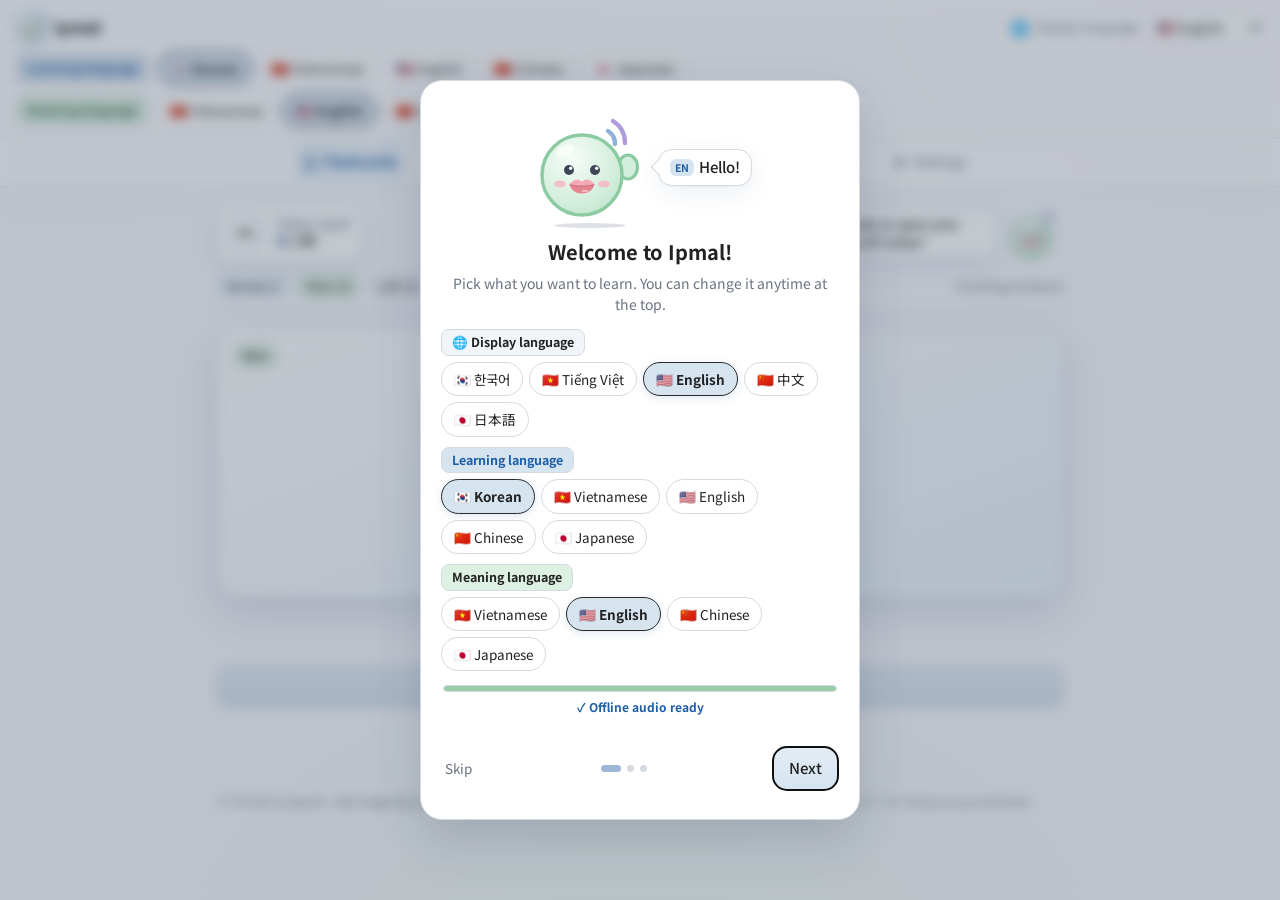
==== commit 89161eb0: "Add files via upload" ====
--- a/index.html
+++ b/index.html
@@ -7,7 +7,7 @@
 <meta name="referrer" content="no-referrer">
 <title>입말 Ipmal</title>
 <link rel="preconnect" href="https://fonts.googleapis.com">
-<link rel="stylesheet" href="https://fonts.googleapis.com/css2?family=Noto+Sans+KR:wght@400;500;700&family=Noto+Sans+SC:wght@400;500&family=Noto+Sans+JP:wght@400;500&display=swap">
+<link rel="stylesheet" href="https://fonts.googleapis.com/css2?family=Noto+Sans+KR:wght@400;500;700&family=Noto+Sans+SC:wght@400;500;700&family=Noto+Sans+JP:wght@400;500;700&display=swap">
 <link rel="stylesheet" href="css/style.css">
 <link rel="manifest" href="manifest.webmanifest">
 <meta name="theme-color" content="#D6E4F0">
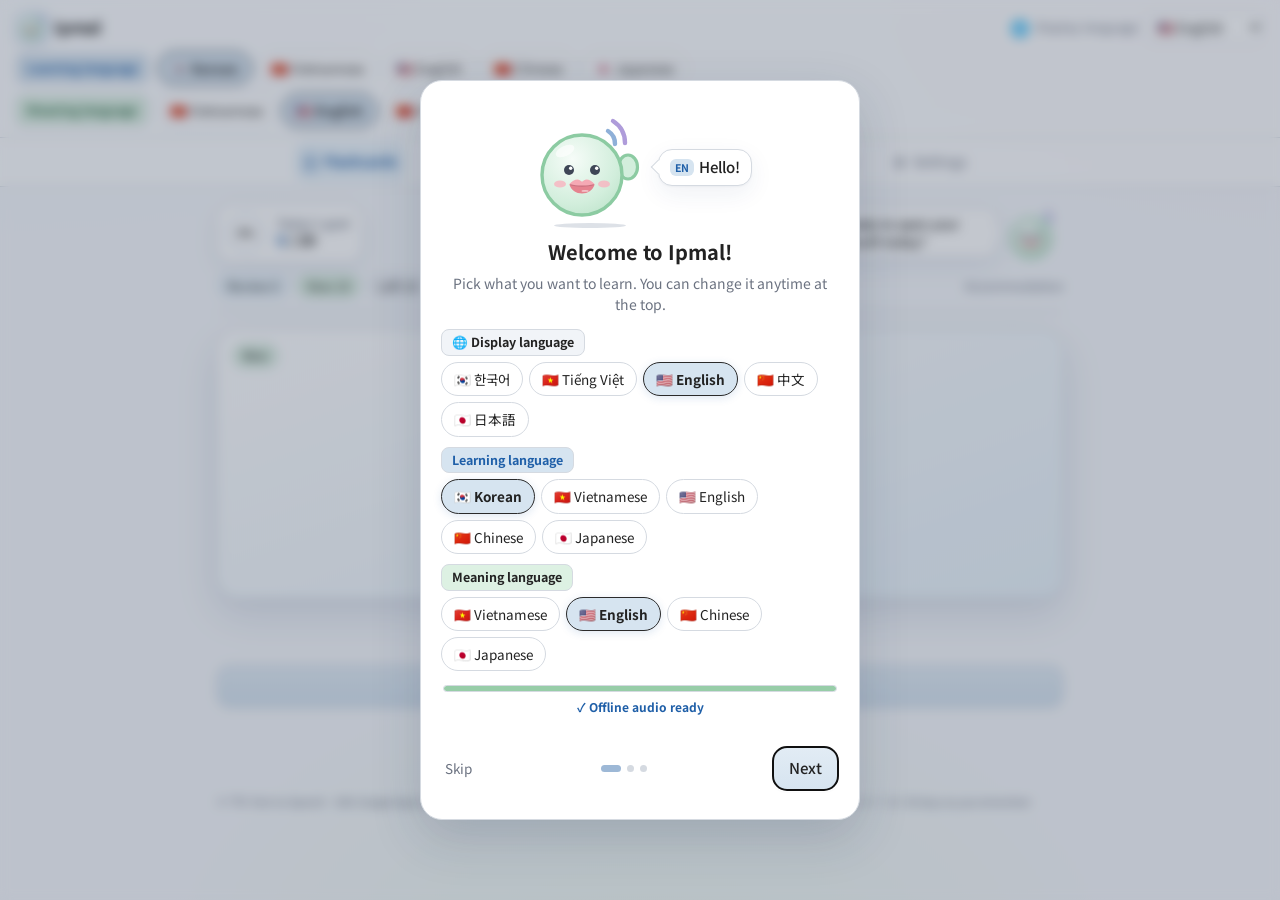
==== commit f40a95dd: "Add files via upload" ====
--- a/index.html
+++ b/index.html
@@ -64,6 +64,7 @@
 <script src="js/translate.js"></script>
 <script src="js/compare.js"></script>
 <script src="js/ocr.js"></script>
+  <script src="js/pdfdoc.js"></script>
 <script src="js/fx.js"></script>
 <script src="js/mascot.js"></script>
 <script src="js/app.js"></script>
--- a/css/style.css
+++ b/css/style.css
@@ -193,6 +193,10 @@
 .to-lang { display: block; text-align: center; padding: 9px 12px; font-size: 13.5px; }
 .photo-btns { display: grid; grid-template-columns: 1fr 1fr; gap: 8px; margin-top: 14px; }
 .photo-btn { min-height: 54px; font-size: 15px; }
+.photo-btn.wide { grid-column: 1 / -1; min-height: 48px; }
+.pv-nav { display: flex; align-items: center; justify-content: center; gap: 14px; margin: 8px 0 4px; font-weight: 600; color: var(--ink, #333); }
+.pv-nav .ic[disabled] { opacity: .35; }
+.photo-prev.doc { background: #fff; border: 1px solid #d5d9e0; max-height: none; width: 100%; border-radius: 6px; }
 .photo-prev { max-width: 100%; max-height: 260px; border-radius: 12px; border: 1px solid var(--line); margin-top: 6px; object-fit: contain; }
 #pStatus.busy { color: var(--blue); font-weight: 700; animation: blink 1.2s infinite; }
 @keyframes blink { 50% { opacity: .45; } }
@@ -689,3 +693,10 @@
 .pv-seg { margin: 10px auto 6px; justify-content: center; }
 .photo-prev.tappable { cursor: pointer; }
 .pv-tools { display: flex; align-items: center; justify-content: space-between; gap: 8px; margin-top: 6px; flex-wrap: wrap; }
+
+/* 크게 보기(사진·문서) */
+.zoomer { position: fixed; inset: 0; z-index: 9000; background: rgba(30, 34, 42, .92); display: flex; flex-direction: column; }
+.zoom-bar { display: flex; align-items: center; justify-content: center; gap: 12px; padding: 10px; padding-top: max(10px, env(safe-area-inset-top)); color: #fff; font-weight: 600; }
+.zoom-bar .ic { background: #fff; color: #333; min-width: 44px; min-height: 44px; border-radius: 12px; font-size: 20px; }
+.zoom-box { flex: 1; overflow: auto; -webkit-overflow-scrolling: touch; touch-action: pan-x pan-y pinch-zoom; }
+.zoom-box img { display: block; width: 100%; max-width: none; background: #fff; }
